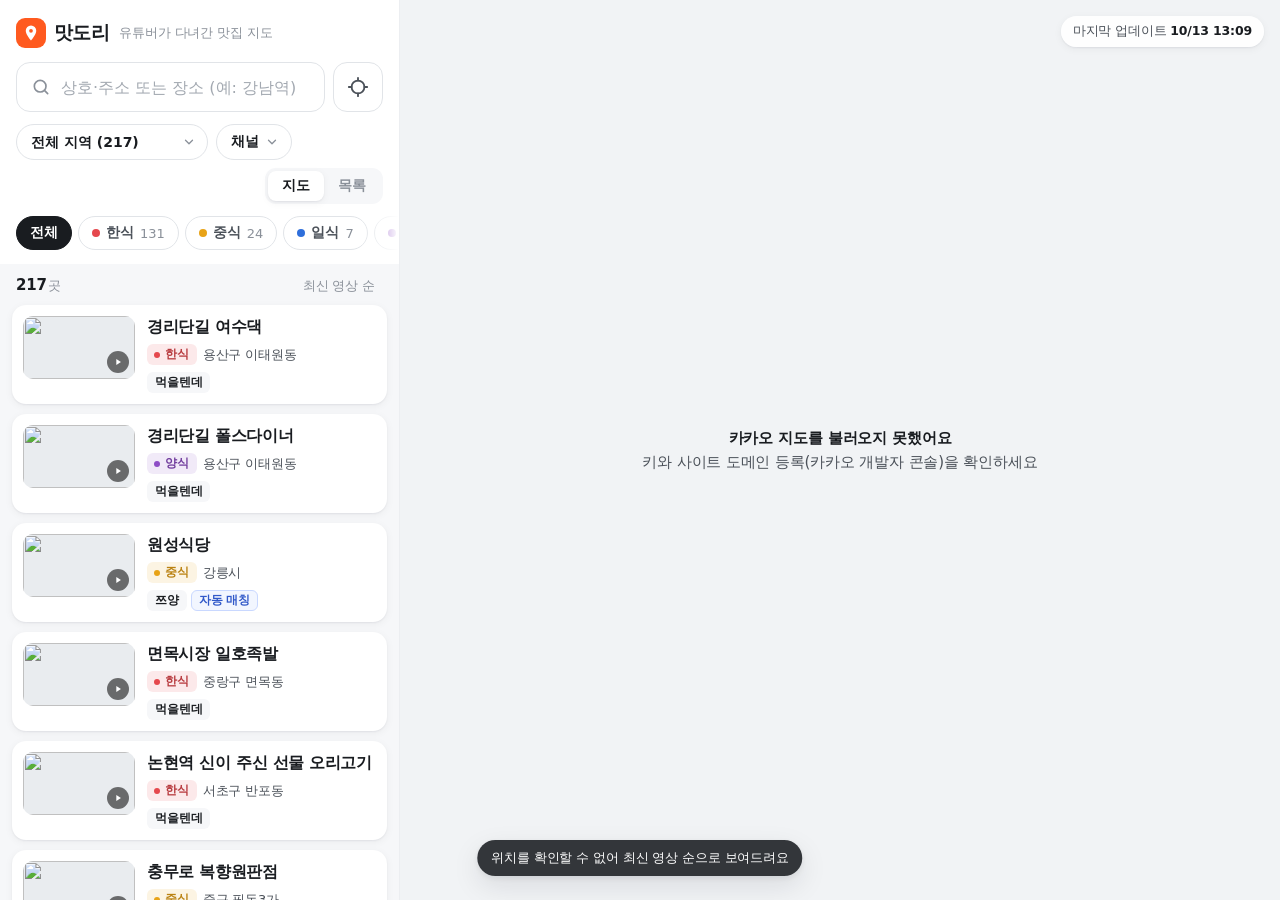
==== index.html @ 8a86c8fa "화면 업데이트 2026-10-13 14:19 (식당 217곳)" ====
<!doctype html>
<html lang="ko">
<head>
  <meta charset="utf-8">
  <meta name="viewport" content="width=device-width, initial-scale=1, viewport-fit=cover">
  <meta name="theme-color" content="#ffffff">
  <title>맛도리 - 유튜버가 다녀간 맛집 지도</title>
  <meta name="description" content="먹을텐데·정육왕·쯔양 등 유튜버가 다녀간 맛집을 지도에서 찾아보세요">
  <!-- 카카오톡·SNS 링크 미리보기 (이미지는 절대 주소여야 함) -->
  <meta property="og:type" content="website">
  <meta property="og:site_name" content="맛도리">
  <meta property="og:title" content="맛도리 - 유튜버가 다녀간 맛집 지도">
  <meta property="og:description" content="먹을텐데·정육왕·쯔양 등 유튜버가 다녀간 맛집을 지도에서 찾아보세요">
  <meta property="og:url" content="https://hoyong0729.github.io/matjip-map/">
  <meta property="og:image" content="https://hoyong0729.github.io/matjip-map/icons/icon-512.png">
  <meta property="og:image:width" content="512">
  <meta property="og:image:height" content="512">
  <!-- 홈 화면 앱 (PWA) -->
  <link rel="manifest" href="manifest.json">
  <meta name="mobile-web-app-capable" content="yes">
  <meta name="apple-mobile-web-app-capable" content="yes">
  <meta name="apple-mobile-web-app-title" content="맛도리">
  <!-- 상태바 위로 화면을 깐다 → 상단 검색창은 env(safe-area-inset-top) 만큼 내려서 가리지 않게 (style.css) -->
  <meta name="apple-mobile-web-app-status-bar-style" content="black-translucent">
  <link rel="apple-touch-icon" href="icons/apple-touch-icon.png">
  <link rel="preconnect" href="https://cdn.jsdelivr.net" crossorigin>
  <link rel="stylesheet" href="https://cdn.jsdelivr.net/gh/orioncactus/pretendard@v1.3.9/dist/web/variable/pretendardvariable-dynamic-subset.min.css">
  <link rel="stylesheet" href="css/style.css">
  <link rel="icon" href="icons/icon.svg" type="image/svg+xml">
  <!-- 방문자 수 (GoatCounter https://matdori.goatcounter.com). 쿠키 없음.
       보내는 것은 경로(/matjip-map/ — 주소 뒤 ?·# 는 빼고)·페이지 제목·이전 페이지·화면 크기뿐. 내 위치는 보내지 않는다.
       로컬(127.0.0.1·localhost·사설 IP·파일)에서 열면 스크립트를 아예 불러오지 않는다. 앱으로 연 경우(standalone)도 똑같이 집계 -->
  <script>
    (function () {
      var h = location.hostname;
      if (location.protocol === "file:" || /^(localhost|127\.|10\.|192\.168\.|172\.(1[6-9]|2\d|3[01])\.|0\.0\.0\.0$|\[::1\]$)/.test(h)) return;
      window.goatcounter = { no_events: true, path: function () { return location.pathname; } };
      var s = document.createElement("script");
      s.async = true;
      s.src = "https://gc.zgo.at/count.js";
      s.setAttribute("data-goatcounter", "https://matdori.goatcounter.com/count");
      document.head.appendChild(s);
    })();
  </script>
</head>
<body>
  <div class="app" id="app" data-view="map">

    <!-- 상단: 검색 · 필터 (PC: 왼쪽 패널 위, 모바일: 지도 위에 떠 있음) -->
    <header class="topbar" id="topbar">
      <div class="brand">
        <span class="brand-mark" aria-hidden="true">
          <svg viewBox="0 0 24 24" width="18" height="18"><path fill="currentColor" d="M12 2a7 7 0 0 0-7 7c0 5.2 7 13 7 13s7-7.8 7-13a7 7 0 0 0-7-7Zm0 9.5A2.5 2.5 0 1 1 12 6.5a2.5 2.5 0 0 1 0 5Z"/></svg>
        </span>
        <span class="brand-name">맛도리</span>
        <span class="brand-sub">유튜버가 다녀간 맛집 지도</span>
      </div>

      <div class="search-row">
      <form class="searchbar" id="searchForm" role="search" autocomplete="off">
        <!-- 휴대폰: 위 제목 줄이 없으니 검색창 안 왼쪽에 작은 이름 (돋보기 자리) -->
        <span class="search-brand" aria-hidden="true">맛도리</span>
        <svg class="search-icon" viewBox="0 0 24 24" width="20" height="20" aria-hidden="true"><path fill="none" stroke="currentColor" stroke-width="2" stroke-linecap="round" d="m20 20-4.2-4.2M11 18a7 7 0 1 1 0-14 7 7 0 0 1 0 14Z"/></svg>
        <input id="q" type="search" enterkeyhint="search" placeholder="상호·주소 또는 장소 (예: 강남역)" aria-label="상호, 주소 또는 장소 검색">
        <button type="button" class="icon-btn" id="qClear" aria-label="검색어 지우기" hidden>
          <svg viewBox="0 0 24 24" width="18" height="18"><path fill="none" stroke="currentColor" stroke-width="2" stroke-linecap="round" d="M6 6l12 12M18 6 6 18"/></svg>
        </button>
      </form>
      <button type="button" class="locate-btn" id="locateBtn" aria-label="내 위치로 이동" title="내 위치">
        <svg viewBox="0 0 24 24" width="22" height="22" aria-hidden="true"><g fill="none" stroke="currentColor" stroke-width="2" stroke-linecap="round"><circle cx="12" cy="12" r="7"/><path d="M12 2v3M12 19v3M2 12h3M19 12h3"/></g><circle class="locate-core" cx="12" cy="12" r="2.6" fill="currentColor"/></svg>
      </button>
      </div>

      <button type="button" class="near-suggest" id="nearSuggest" hidden></button>

      <div class="near-bar" id="nearBar" hidden>
        <div class="near-label"><span class="near-dot"></span><span id="nearLabel"></span></div>
        <div class="radius" id="radius" role="radiogroup" aria-label="반경">
          <button type="button" data-km="0.5">500m</button>
          <button type="button" data-km="1">1km</button>
          <button type="button" data-km="3">3km</button>
          <button type="button" data-km="5">5km</button>
        </div>
        <button type="button" class="icon-btn" id="nearClear" aria-label="주변 찾기 끄기">
          <svg viewBox="0 0 24 24" width="16" height="16"><path fill="none" stroke="currentColor" stroke-width="2" stroke-linecap="round" d="M6 6l12 12M18 6 6 18"/></svg>
        </button>
      </div>

      <div class="filter-row">
        <label class="select-pill">
          <span class="sr-only">지역</span>
          <select id="region"></select>
          <svg viewBox="0 0 24 24" width="14" height="14" aria-hidden="true"><path fill="none" stroke="currentColor" stroke-width="2.2" stroke-linecap="round" stroke-linejoin="round" d="m6 9 6 6 6-6"/></svg>
        </label>
        <!-- 채널(유튜버) 여러 개 선택: 데이터에 있는 프로그램으로 자동 목록화 -->
        <div class="channel-pick" id="channelPick">
          <button type="button" class="pill-btn" id="channelBtn" aria-haspopup="true" aria-expanded="false">
            <span id="channelLabel">채널</span>
            <svg viewBox="0 0 24 24" width="14" height="14" aria-hidden="true"><path fill="none" stroke="currentColor" stroke-width="2.2" stroke-linecap="round" stroke-linejoin="round" d="m6 9 6 6 6-6"/></svg>
          </button>
          <div class="channel-pop" id="channelPop" role="group" aria-label="채널" hidden></div>
        </div>
        <div class="chips" id="chips" role="group" aria-label="음식 종류"></div>
        <div class="seg" id="viewSeg" role="tablist" aria-label="보기">
          <button type="button" data-view="map" role="tab">지도</button>
          <button type="button" data-view="list" role="tab">목록</button>
        </div>
      </div>
    </header>

    <!-- 목록 패널 (PC: 왼쪽 400px, 모바일: 아래에서 끌어올리는 시트) -->
    <aside class="panel" id="panel" aria-label="식당 목록">
      <div class="sheet-grip" id="sheetGrip" aria-hidden="true"><span></span></div>
      <div class="list-meta" id="listMeta">
        <span><b id="count">0</b>곳</span>
        <span class="sort" id="sortLabel">최신 영상 순</span>
        <button type="button" class="subset-clear" id="subsetClear" hidden>전체 보기</button>
        <div class="me-radius" id="meRadius" role="radiogroup" aria-label="내 위치 주변 반경" hidden>
          <button type="button" data-km="1">1km</button>
          <button type="button" data-km="3">3km</button>
          <button type="button" data-km="5">5km</button>
          <button type="button" data-km="10">10km</button>
          <button type="button" data-km="0">전체</button>
        </div>
      </div>
      <div class="scroll" id="scroll">
        <ul class="list" id="list"></ul>
        <div class="empty" id="empty" hidden>
          <p class="empty-title">조건에 맞는 식당이 없어요</p>
          <p class="empty-sub">필터를 줄이거나 반경을 넓혀 보세요</p>
        </div>
      </div>
      <section class="detail" id="detail" hidden aria-live="polite"></section>
    </aside>

    <main class="map-wrap" id="mapWrap">
      <div id="map" aria-label="지도"></div>
      <div class="updated" id="updated"></div>
      <div class="zoom" id="zoom" hidden>
        <button type="button" data-zoom="-1" aria-label="확대">
          <svg viewBox="0 0 24 24" width="18" height="18"><path fill="none" stroke="currentColor" stroke-width="2" stroke-linecap="round" d="M12 5v14M5 12h14"/></svg></button>
        <button type="button" data-zoom="1" aria-label="축소">
          <svg viewBox="0 0 24 24" width="18" height="18"><path fill="none" stroke="currentColor" stroke-width="2" stroke-linecap="round" d="M5 12h14"/></svg></button>
      </div>
      <div class="map-message" id="mapMessage" hidden></div>
    </main>

    <div class="toast" id="toast" role="status" aria-live="polite" hidden></div>

    <!-- 앱 설치 안내 (휴대폰, 시트가 접혀 있을 때만 그 바로 위). 안드로이드: [설치] → 설치 창 / 아이폰: 공유 → 홈 화면에 추가 -->
    <div class="install-bar" id="installBar" role="region" aria-label="앱 설치 안내" hidden>
      <img class="install-icon" src="icons/icon-192.png" alt="" width="36" height="36">
      <div class="install-text" id="installText"></div>
      <button type="button" class="install-go" id="installGo" hidden>설치</button>
      <button type="button" class="install-close" id="installClose">닫기</button>
    </div>
  </div>

  <script src="config.js" onerror="window.MATJIP_CONFIG = window.MATJIP_CONFIG || {}"></script>
  <script src="js/app.js"></script>
</body>
</html>
---- css/style.css ----
/* 맛도리 (유튜버가 다녀간 맛집 지도) — 흰 배경 + 강조색 하나, 둥근 카드와 은은한 그림자 */
:root {
  --accent: #ff5a1f;
  --accent-ink: #e0480f;
  --accent-soft: #fff1ea;
  --ink: #191c20;
  --ink-2: #4b5159;
  --ink-3: #8a9099;
  --line: #eceef1;
  --line-2: #e1e4e8;
  --bg: #ffffff;
  --bg-2: #f6f7f9;
  --radius: 14px;
  --shadow-1: 0 1px 2px rgba(17, 24, 39, .06), 0 2px 8px rgba(17, 24, 39, .05);
  --shadow-2: 0 2px 6px rgba(17, 24, 39, .08), 0 10px 28px rgba(17, 24, 39, .10);
  --panel-w: 400px;
  --me: #1a73e8;                 /* 내 위치 (파란 점) */
  --near: #1f2a44;               /* 검색한 장소 중심 */
  --font: "Pretendard Variable", Pretendard, -apple-system, BlinkMacSystemFont, "Apple SD Gothic Neo",
          "Malgun Gothic", system-ui, sans-serif;
}

* { box-sizing: border-box; }
html, body { margin: 0; height: 100%; }
body {
  font-family: var(--font);
  color: var(--ink);
  background: var(--bg);
  -webkit-font-smoothing: antialiased;
  letter-spacing: -0.01em;
}
button, input, select { font: inherit; color: inherit; }
button { cursor: pointer; }
a { color: inherit; text-decoration: none; }
[hidden] { display: none !important; }
.sr-only { position: absolute; width: 1px; height: 1px; overflow: hidden; clip: rect(0 0 0 0); white-space: nowrap; }
:focus-visible { outline: 2px solid var(--accent); outline-offset: 2px; }

/* ------------------------------------------------------------ 레이아웃 (PC) */
.app {
  height: 100dvh;
  display: grid;
  grid-template-columns: var(--panel-w) 1fr;
  grid-template-rows: auto 1fr;
  grid-template-areas: "top map" "panel map";
}
.topbar {
  grid-area: top;
  padding: 18px 16px 12px;
  background: var(--bg);
  border-right: 1px solid var(--line);
  position: relative;
  z-index: 3;
}
.panel {
  grid-area: panel;
  min-height: 0;
  display: flex;
  flex-direction: column;
  background: var(--bg-2);
  border-right: 1px solid var(--line);
  position: relative;
  z-index: 2;
}
.map-wrap { grid-area: map; position: relative; min-width: 0; }
#map { position: absolute; inset: 0; background: #eef0f3; }

/* ------------------------------------------------------------ 상단 */
.brand { display: flex; align-items: center; gap: 8px; margin-bottom: 14px; }
.brand-mark {
  width: 30px; height: 30px; border-radius: 9px;
  display: grid; place-items: center;
  background: var(--accent); color: #fff;
}
.brand-name { font-size: 19px; font-weight: 800; letter-spacing: -0.03em; }
.brand-sub { font-size: 13px; color: var(--ink-3); margin-left: 2px; }

.search-row { display: flex; gap: 8px; }
.search-row .searchbar { flex: 1; min-width: 0; }
.locate-btn {
  flex: none; width: 50px; height: 50px; display: grid; place-items: center;
  border: 1.5px solid var(--line-2); border-radius: 14px; background: var(--bg); color: var(--ink-2);
  transition: color .15s, border-color .15s, background .15s;
}
.locate-btn:hover { color: var(--ink); border-color: #cfd4da; }
.locate-btn .locate-core { opacity: 0; transition: opacity .15s; }
.locate-btn.is-on { color: var(--me); }
.locate-btn.is-on .locate-core { opacity: 1; }
.locate-btn[aria-busy="true"] svg { animation: spin 1s linear infinite; }
@keyframes spin { to { transform: rotate(360deg); } }

.searchbar {
  display: flex; align-items: center; gap: 8px;
  height: 50px; padding: 0 8px 0 14px;
  border: 1.5px solid var(--line-2);
  border-radius: 14px;
  background: var(--bg);
  transition: border-color .15s, box-shadow .15s;
}
.searchbar:focus-within { border-color: var(--accent); box-shadow: 0 0 0 4px var(--accent-soft); }
.search-icon { color: var(--ink-3); flex: none; }
.search-brand { display: none; }                 /* 휴대폰에서만 (아래 미디어 쿼리) */
.searchbar input {
  flex: 1; min-width: 0; height: 100%;
  border: 0; outline: 0; background: transparent;
  font-size: 16px; font-weight: 500;
}
.searchbar input::placeholder { color: #a3a9b1; font-weight: 400; }
.searchbar input::-webkit-search-cancel-button { display: none; }
.icon-btn {
  width: 32px; height: 32px; flex: none;
  display: grid; place-items: center;
  border: 0; border-radius: 10px; background: transparent; color: var(--ink-3);
}
.icon-btn:hover { background: var(--bg-2); color: var(--ink); }

.near-suggest {
  display: flex; align-items: center; gap: 8px; width: 100%;
  margin-top: 8px; padding: 10px 14px;
  border: 0; border-radius: 12px;
  background: var(--accent-soft); color: var(--accent-ink);
  font-size: 14px; font-weight: 600; text-align: left;
}
.near-suggest:hover { background: #ffe5d9; }

.near-bar {
  display: flex; align-items: center; gap: 8px; flex-wrap: wrap;
  margin-top: 8px; padding: 8px 8px 8px 12px;
  border-radius: 12px; background: var(--accent-soft);
}
.near-label { display: flex; align-items: center; gap: 8px; flex: 1 1 140px; min-width: 0;
  font-size: 14px; font-weight: 600; color: var(--accent-ink); }
.near-label span:last-child { overflow: hidden; text-overflow: ellipsis; white-space: nowrap; }
.near-dot { width: 10px; height: 10px; border-radius: 50%; flex: none;
  background: var(--near); box-shadow: 0 0 0 3px rgba(31, 42, 68, .18); }
.radius { display: flex; gap: 4px; background: #fff; padding: 3px; border-radius: 10px; }
.radius button {
  border: 0; background: transparent; padding: 5px 9px; border-radius: 8px;
  font-size: 13px; font-weight: 600; color: var(--ink-2);
}
.radius button[aria-checked="true"] { background: var(--accent); color: #fff; }

.filter-row { display: flex; align-items: center; gap: 8px; flex-wrap: wrap; margin-top: 12px; }
.select-pill {
  position: relative; display: inline-flex; align-items: center;
  height: 36px; border: 1px solid var(--line-2); border-radius: 18px; background: var(--bg);
}
.select-pill select {
  appearance: none; border: 0; background: transparent; outline: 0;
  height: 100%; padding: 0 30px 0 14px; font-size: 14px; font-weight: 600; max-width: 190px;
  text-overflow: ellipsis;
}
.select-pill svg { position: absolute; right: 11px; pointer-events: none; color: var(--ink-3); }
.select-pill:focus-within { border-color: var(--accent); }

/* 채널(유튜버) 여러 개 선택 */
.channel-pick { position: relative; }
.pill-btn {
  display: inline-flex; align-items: center; gap: 6px; height: 36px; padding: 0 12px 0 14px;
  border: 1px solid var(--line-2); border-radius: 18px; background: var(--bg);
  font-size: 14px; font-weight: 600; color: var(--ink); white-space: nowrap; max-width: 130px;
}
.pill-btn span { overflow: hidden; text-overflow: ellipsis; }
.pill-btn svg { flex: none; color: var(--ink-3); }
.pill-btn.is-on { border-color: var(--ink); background: var(--ink); color: #fff; }
.pill-btn.is-on svg { color: rgba(255, 255, 255, .7); }
.channel-pop {
  position: absolute; top: calc(100% + 6px); left: 0; z-index: 10; min-width: 200px;
  padding: 6px; border-radius: 14px; background: #fff; box-shadow: var(--shadow-2);
  display: grid; gap: 2px;
}
.ch-item {
  display: flex; align-items: center; gap: 10px; width: 100%; padding: 10px 12px;
  border: 0; border-radius: 10px; background: transparent; text-align: left;
  font-size: 15px; font-weight: 600; color: var(--ink);
}
.ch-item:hover { background: var(--bg-2); }
.ch-item .n { margin-left: auto; font-weight: 500; font-size: 13px; color: var(--ink-3); }
.ch-check {
  width: 18px; height: 18px; flex: none; border-radius: 5px; border: 2px solid #c6ccd3; position: relative;
}
.ch-item[aria-pressed="true"] .ch-check { background: var(--accent); border-color: var(--accent); }
.ch-item[aria-pressed="true"] .ch-check::after {
  content: ""; position: absolute; left: 4px; top: 0; width: 5px; height: 10px;
  border: solid #fff; border-width: 0 2px 2px 0; transform: rotate(45deg);
}
.ch-item[data-ch=""][aria-pressed="true"] { color: var(--accent-ink); }
.ch-item[data-ch=""] { border-bottom: 1px solid var(--line); border-radius: 10px 10px 4px 4px; }

.seg { margin-left: auto; display: flex; padding: 3px; border-radius: 11px; background: var(--bg-2); }
.seg button {
  border: 0; background: transparent; height: 30px; padding: 0 14px; border-radius: 8px;
  font-size: 14px; font-weight: 600; color: var(--ink-3);
}
.seg button[aria-selected="true"] { background: #fff; color: var(--ink); box-shadow: var(--shadow-1); }

.chips {
  order: 3; flex: 1 0 100%;
  display: flex; gap: 6px; overflow-x: auto; scrollbar-width: none;
  margin: 2px -16px 0; padding: 2px 16px;
}
.chips::-webkit-scrollbar { display: none; }
.chip {
  flex: none; display: inline-flex; align-items: center; gap: 6px;
  height: 34px; padding: 0 13px;
  border: 1px solid var(--line-2); border-radius: 17px; background: var(--bg);
  font-size: 14px; font-weight: 600; color: var(--ink-2); white-space: nowrap;
  transition: background .12s, border-color .12s, color .12s;
}
.chip:hover { border-color: #cfd4da; }
.chip .dot { width: 8px; height: 8px; border-radius: 50%; background: var(--c, var(--ink-3)); }
.chip .n { font-weight: 500; color: var(--ink-3); font-size: 13px; }
.chip[aria-pressed="true"] { background: var(--ink); border-color: var(--ink); color: #fff; }
.chip[aria-pressed="true"] .n { color: rgba(255, 255, 255, .7); }

/* ------------------------------------------------------------ 목록 */
.list-meta {
  display: flex; align-items: center; justify-content: space-between;
  padding: 12px 16px 6px; font-size: 13px; color: var(--ink-3);
}
.list-meta b { color: var(--ink); font-size: 15px; margin-right: 1px; }
.list-meta .sort { margin-left: auto; margin-right: 8px; }
.subset-clear {
  border: 0; background: var(--accent-soft); color: var(--accent-ink); border-radius: 8px;
  padding: 4px 10px; font-size: 12.5px; font-weight: 700;
}
.me-radius { display: flex; gap: 2px; padding: 2px; border-radius: 9px; background: #e9ecf0; }
.me-radius button {
  border: 0; background: transparent; padding: 3px 8px; border-radius: 7px;
  font-size: 12.5px; font-weight: 600; color: var(--ink-2);
}
.me-radius button[aria-checked="true"] { background: #fff; color: var(--me); box-shadow: var(--shadow-1); }
.scroll { flex: 1; min-height: 0; overflow-y: auto; overscroll-behavior: contain; padding: 4px 12px 16px; }
.list { list-style: none; margin: 0; padding: 0; display: grid; gap: 10px; }

.card {
  display: grid; grid-template-columns: 112px 1fr; gap: 12px; align-items: start;
  padding: 10px; border-radius: var(--radius); background: var(--bg);
  box-shadow: var(--shadow-1); cursor: pointer;
  border: 1.5px solid transparent;
  transition: box-shadow .15s, transform .15s, border-color .15s;
}
.card:hover { box-shadow: var(--shadow-2); }
.card.is-active { border-color: var(--accent); }
.thumb {
  position: relative; aspect-ratio: 16 / 9; border-radius: 10px; overflow: hidden; background: #e9ecef;
}
.thumb img { width: 100%; height: 100%; object-fit: cover; display: block; }
.thumb .play {
  position: absolute; right: 6px; bottom: 6px; width: 22px; height: 22px; border-radius: 50%;
  display: grid; place-items: center; background: rgba(0, 0, 0, .55); color: #fff;
}
.info { min-width: 0; padding-top: 1px; }
.info h3 {
  margin: 0 0 6px; font-size: 16px; font-weight: 700; letter-spacing: -0.02em;
  overflow: hidden; text-overflow: ellipsis; white-space: nowrap;
}
.meta { display: flex; align-items: center; gap: 6px; flex-wrap: wrap; font-size: 13px; color: var(--ink-2); }
.meta .sep { width: 2px; height: 2px; border-radius: 50%; background: var(--ink-3); }
.cat {
  display: inline-flex; align-items: center; gap: 5px;
  padding: 2px 8px 2px 7px; border-radius: 6px;
  background: color-mix(in srgb, var(--c) 12%, white); color: color-mix(in srgb, var(--c) 80%, black);
  font-size: 12px; font-weight: 700;
}
.cat::before { content: ""; width: 6px; height: 6px; border-radius: 50%; background: var(--c); }
.dist { font-weight: 700; color: var(--accent-ink); }
.badges { display: flex; gap: 4px; margin-top: 7px; flex-wrap: wrap; }
.badge {
  padding: 2px 7px; border-radius: 6px; border: 1px solid var(--line-2);
  font-size: 11.5px; font-weight: 600; color: var(--ink-2); background: #fff;
}

.badge-auto { border-color: #c9d8ff; background: #f2f6ff; color: #3159c9; }
.badge-region { border-color: #c8ead9; background: #effaf4; color: #1d7a4f; }
/* 카드 배지 순서: [프로그램] [자동 매칭] 영상 N개 — 프로그램은 진하게, 자동 매칭은 파랑, 영상 수는 글자만 */
.badges { align-items: center; }
.badge-prog { border-color: transparent; background: var(--bg-2); color: var(--ink); }
.badge-count { font-size: 11.5px; font-weight: 600; color: var(--ink-3); margin-left: 2px; }
.empty { text-align: center; padding: 48px 16px; }
.empty-title { margin: 0 0 4px; font-weight: 700; }
.empty-sub { margin: 0; color: var(--ink-3); font-size: 14px; }

/* ------------------------------------------------------------ 상세 */
.detail { flex: 1; min-height: 0; overflow-y: auto; background: var(--bg); padding: 12px 16px 24px; }
.back {
  display: inline-flex; align-items: center; gap: 4px; margin: 0 0 12px -6px;
  border: 0; background: transparent; padding: 6px; border-radius: 8px;
  font-size: 14px; font-weight: 600; color: var(--ink-2);
}
.back:hover { background: var(--bg-2); }
.hero { aspect-ratio: 16 / 9; border-radius: var(--radius); overflow: hidden; background: #e9ecef; box-shadow: var(--shadow-1); }
.hero img { width: 100%; height: 100%; object-fit: cover; display: block; }
.detail h2 { margin: 16px 0 8px; font-size: 22px; font-weight: 800; letter-spacing: -0.03em; }
.addr { display: flex; align-items: flex-start; gap: 8px; margin: 12px 0 0; font-size: 14px; color: var(--ink-2); line-height: 1.5; }
.addr svg { flex: none; margin-top: 2px; color: var(--ink-3); }
.copy {
  flex: none; margin-left: auto; border: 1px solid var(--line-2); background: #fff; border-radius: 8px;
  padding: 2px 8px; font-size: 12px; font-weight: 600; color: var(--ink-2);
}
.actions { display: grid; grid-template-columns: 1fr 1fr; gap: 8px; margin: 10px 0 22px; }
.actions .btn { border: 0; cursor: pointer; }
.route-mode { display: flex; gap: 4px; margin-top: 16px; padding: 3px; border-radius: 11px; background: var(--bg-2); }
.route-mode button {
  flex: 1; border: 0; background: transparent; height: 32px; border-radius: 8px;
  font-size: 13.5px; font-weight: 600; color: var(--ink-3);
}
.route-mode button[aria-checked="true"] { background: #fff; color: var(--ink); box-shadow: var(--shadow-1); }
.btn {
  display: inline-flex; align-items: center; justify-content: center; gap: 6px;
  height: 46px; border-radius: 12px; font-size: 15px; font-weight: 700;
  transition: filter .12s;
}
.btn:hover { filter: brightness(.96); }
.btn-kakao { background: #fee500; color: #191919; }
.btn-naver { background: #03c75a; color: #fff; }
.section-title { margin: 0 0 10px; font-size: 15px; font-weight: 700; }
.videos { list-style: none; margin: 0; padding: 0; display: grid; gap: 10px; }
.video {
  display: grid; grid-template-columns: 128px 1fr; gap: 12px; align-items: center;
  padding: 8px; border-radius: 12px; border: 1px solid var(--line);
  transition: background .12s;
}
.video:hover { background: var(--bg-2); }
.video .thumb { border-radius: 8px; }
.video b { display: -webkit-box; -webkit-line-clamp: 2; -webkit-box-orient: vertical; overflow: hidden;
  font-size: 14px; font-weight: 600; line-height: 1.4; }
.video span { display: block; margin-top: 4px; font-size: 12.5px; color: var(--ink-3); }
.yt { color: #ff0033; font-weight: 700; }

/* ------------------------------------------------------------ 지도 위 요소 */
.updated {
  position: absolute; top: 16px; right: 16px; z-index: 2;
  padding: 7px 12px; border-radius: 999px; background: rgba(255, 255, 255, .95);
  box-shadow: var(--shadow-1); font-size: 12.5px; color: var(--ink-2); font-weight: 500;
}
.updated b { color: var(--ink); font-weight: 700; }
.zoom {
  position: absolute; right: 16px; bottom: 28px; z-index: 2;
  display: flex; flex-direction: column; border-radius: 12px; overflow: hidden;
  background: #fff; box-shadow: var(--shadow-2);
}
.zoom button {
  width: 40px; height: 40px; display: grid; place-items: center;
  border: 0; background: #fff; color: var(--ink-2);
}
.zoom button + button { border-top: 1px solid var(--line); }
.zoom button:hover { background: var(--bg-2); color: var(--ink); }
.map-message {
  position: absolute; inset: 0; z-index: 1; display: grid; place-items: center; padding: 24px;
  background: #f1f3f5; color: var(--ink-2); text-align: center; font-size: 15px; line-height: 1.6;
}
.map-message b { color: var(--ink); }

/* 마커 (CustomOverlay) */
.pin {
  position: relative; width: 30px; height: 30px; padding: 0; border: 0; background: transparent;
  transform-origin: 50% 100%; transition: transform .15s;
}
.pin::before {
  content: ""; position: absolute; inset: 0;
  background: var(--c); border: 2.5px solid #fff;
  border-radius: 50% 50% 50% 0; transform: rotate(-45deg);
  box-shadow: 0 2px 6px rgba(0, 0, 0, .3);
}
.pin::after {
  content: ""; position: absolute; left: 50%; top: 50%; width: 9px; height: 9px; margin: -6px 0 0 -4.5px;
  border-radius: 50%; background: #fff;
}
.pin:hover { transform: scale(1.12); z-index: 3; }
.pin.is-active { transform: scale(1.3); z-index: 5; }
.pin-label {
  margin-bottom: 46px;            /* 핀(30px, 선택 시 1.3배) 머리 위 */
  padding: 5px 10px; border-radius: 8px; background: var(--ink); color: #fff;
  font-size: 13px; font-weight: 700; white-space: nowrap; box-shadow: var(--shadow-2); pointer-events: none;
}
/* 검색한 장소 중심 */
.here {
  width: 16px; height: 16px; border-radius: 50%; background: var(--near); border: 3px solid #fff;
  box-shadow: 0 1px 4px rgba(0, 0, 0, .35);
}
/* 내 위치: 파란 점 + 은은한 파동 */
.me-dot { position: relative; width: 18px; height: 18px; }
.me-dot::before {
  content: ""; position: absolute; inset: -9px; border-radius: 50%; background: rgba(26, 115, 232, .22);
  animation: pulse 2.2s ease-out infinite;
}
.me-dot::after {
  content: ""; position: absolute; inset: 0; border-radius: 50%; background: var(--me);
  border: 3px solid #fff; box-shadow: 0 1px 4px rgba(0, 0, 0, .35);
}
@keyframes pulse { 0% { transform: scale(.6); opacity: 1; } 100% { transform: scale(1.6); opacity: 0; } }
@media (prefers-reduced-motion: reduce) { .me-dot::before, .locate-btn[aria-busy="true"] svg { animation: none; } }

/* 작은 안내 (위치를 못 잡았을 때 등) */
.toast {
  position: fixed; left: 50%; bottom: 24px; z-index: 20; transform: translateX(-50%);
  max-width: calc(100vw - 32px); padding: 9px 14px; border-radius: 999px;
  background: rgba(25, 28, 32, .88); color: #fff; font-size: 13px; font-weight: 500;
  box-shadow: var(--shadow-2); white-space: nowrap; overflow: hidden; text-overflow: ellipsis;
}

/* 앱 설치 안내 띠 (휴대폰만): 접힌 시트 바로 위, 시트를 열거나 끄는 중엔 숨김 */
.install-bar {
  position: fixed; left: 12px; right: 12px; bottom: calc(var(--sheet-visible, 64px) + 10px); z-index: 6;
  display: flex; align-items: center; gap: 10px; padding: 8px 8px 8px 10px;
  border-radius: 14px; background: #fff; box-shadow: var(--shadow-2);
  animation: install-in .25s ease-out;
}
.app:not([data-sheet="closed"]) .install-bar, .app.sheet-dragging .install-bar { display: none; }
.install-icon { flex: none; width: 36px; height: 36px; border-radius: 9px; }
.install-text { flex: 1 1 0; min-width: 0; line-height: 1.35; font-size: 12.5px; color: var(--ink-2); }
.install-text b { display: block; font-size: 13.5px; font-weight: 700; color: var(--ink); }
.install-text .ios-ic { display: inline-block; vertical-align: -3px; color: #0a84ff; }
.install-go {
  flex: none; height: 34px; padding: 0 14px; border: 0; border-radius: 999px;
  background: var(--accent); color: #fff; font-size: 13px; font-weight: 700;
}
.install-close {
  flex: none; height: 34px; padding: 0 8px; border: 0; border-radius: 8px;
  background: transparent; color: var(--ink-3); font-size: 13px; font-weight: 600;
}
@keyframes install-in { from { opacity: 0; transform: translateY(8px); } }
@media (prefers-reduced-motion: reduce) { .install-bar { animation: none; } }
@media (min-width: 769px) { .install-bar { display: none !important; } }

/* ------------------------------------------------------------ 목록 보기 (PC) */
@media (min-width: 769px) {
  .app[data-view="list"] { grid-template-columns: 1fr; grid-template-areas: "top" "panel"; }
  .app[data-view="list"] .map-wrap { display: none; }
  .app[data-view="list"] .topbar,
  .app[data-view="list"] .panel { border-right: 0; }
  .app[data-view="list"] .topbar > *,
  .app[data-view="list"] .list-meta,
  .app[data-view="list"] .scroll > * { max-width: 1120px; margin-left: auto; margin-right: auto; }
  .app[data-view="list"] .list-meta { width: 100%; padding-left: 24px; padding-right: 24px; max-width: 1168px; }
  /* 왼쪽 패널의 칩 줄: 오른쪽 끝을 흐리게 해서 옆으로 더 있다는 걸 보여준다 */
  .app[data-view="map"] .chips { mask-image: linear-gradient(90deg, #000 calc(100% - 40px), transparent); }
  .app[data-view="list"] .chips { margin: 2px auto 0; padding: 2px 0; }
  .app[data-view="list"] .list { grid-template-columns: repeat(auto-fill, minmax(250px, 1fr)); gap: 16px; }
  .app[data-view="list"] .card { grid-template-columns: 1fr; padding: 0 0 14px; overflow: hidden; }
  .app[data-view="list"] .card .thumb { border-radius: 0; }
  .app[data-view="list"] .card .info { padding: 4px 14px 0; }
  .app[data-view="list"] .scroll { padding: 8px 24px 32px; }
}

/* ------------------------------------------------------------ 모바일: 전체 지도 + 아래 시트 */
.sheet-grip { display: none; }

@media (max-width: 768px) {
  .app { display: block; }
  .map-wrap { position: fixed; inset: 0; }
  .topbar {
    position: fixed; top: 0; left: 0; right: 0;
    padding: calc(10px + env(safe-area-inset-top)) 12px 6px;
    background: linear-gradient(#fff 72%, rgba(255, 255, 255, 0));
    border: 0;
  }
  .brand { display: none; }
  .searchbar { height: 48px; border-color: transparent; box-shadow: var(--shadow-2); }
  /* 위 제목 줄 대신 검색창 왼쪽에 작은 이름 (돋보기 자리라 공간을 더 쓰지 않음) */
  .search-brand {
    display: block; flex: none; padding-right: 9px; border-right: 1.5px solid var(--line-2);
    font-size: 14.5px; font-weight: 800; letter-spacing: -0.04em; color: var(--accent); line-height: 18px;
  }
  .searchbar .search-icon { display: none; }
  .locate-btn { width: 48px; height: 48px; border-color: transparent; box-shadow: var(--shadow-2); }
  .toast { top: calc(var(--sheet-top, 160px) + 18px); bottom: auto; white-space: normal; text-align: center; border-radius: 14px; }
  .filter-row { margin-top: 10px; gap: 6px; }
  .select-pill { box-shadow: var(--shadow-1); border-color: transparent; }
  .select-pill select { max-width: 132px; padding-right: 28px; }
  .pill-btn { box-shadow: var(--shadow-1); border-color: transparent; max-width: 96px; padding: 0 10px 0 12px; }
  .pill-btn.is-on { border-color: var(--ink); }
  /* 홈 화면 앱(상태바·홈 표시줄 아래로 깔림): 시트 아래쪽 내용이 홈 표시줄에 가리지 않게 */
  .scroll, .detail { padding-bottom: calc(16px + env(safe-area-inset-bottom)); }
  .seg { background: #fff; box-shadow: var(--shadow-1); }
  .chips { margin: 0 -12px; padding: 2px 12px 6px; }
  .chip { border-color: transparent; box-shadow: var(--shadow-1); }
  .updated { top: auto; right: 12px; bottom: calc(var(--sheet-visible, 40vh) + 12px); font-size: 12px; transition: bottom .25s; }
  .app.has-install[data-sheet="closed"] .updated { bottom: calc(var(--sheet-visible, 40vh) + var(--install-h, 0px) + 20px); }
  .zoom { display: none; }
  .app[data-view="list"] .topbar { background: #fff; }

  /* 주변 찾기 줄: 한 줄로 */
  .near-bar { flex-wrap: nowrap; gap: 6px; padding: 6px 4px 6px 10px; }
  .near-label { flex: 1 1 0; font-size: 13px; gap: 6px; }
  .radius { padding: 2px; gap: 2px; flex: none; }
  .radius button { padding: 5px 7px; font-size: 12.5px; }
  .near-bar .icon-btn { width: 28px; height: 28px; }

  .panel {
    position: fixed; left: 0; right: 0; top: var(--sheet-top, 160px); bottom: 0; z-index: 4;
    border: 0; border-radius: 20px 20px 0 0; background: var(--bg-2);
    box-shadow: 0 -4px 24px rgba(17, 24, 39, .14);
    transform: translateY(var(--sheet-y, 50vh));
    transition: transform .28s cubic-bezier(.2, .8, .2, 1);
    will-change: transform;
  }
  .panel.dragging { transition: none; }
  /* 접힌 바: 손잡이와 'N곳' 한 줄만 (반경 버튼·정렬 문구는 숨김) */
  .panel.is-closed .me-radius, .panel.is-closed .sort { display: none !important; }
  .panel.is-closed .list-meta { cursor: pointer; }
  .panel.is-closed:not(.dragging) .scroll { visibility: hidden; }   /* 접힌 바 아래로 첫 카드가 비치지 않게 */
  .sheet-grip { display: grid; place-items: center; height: 22px; flex: none; cursor: grab; touch-action: none; }
  .sheet-grip span { width: 40px; height: 5px; border-radius: 3px; background: #d4d8dd; }
  .list-meta { padding: 0 16px 8px; touch-action: none; }
  .detail { border-radius: 20px 20px 0 0; padding-top: 4px; }
  .card { grid-template-columns: 104px 1fr; }
  .actions { margin-bottom: 18px; }
}
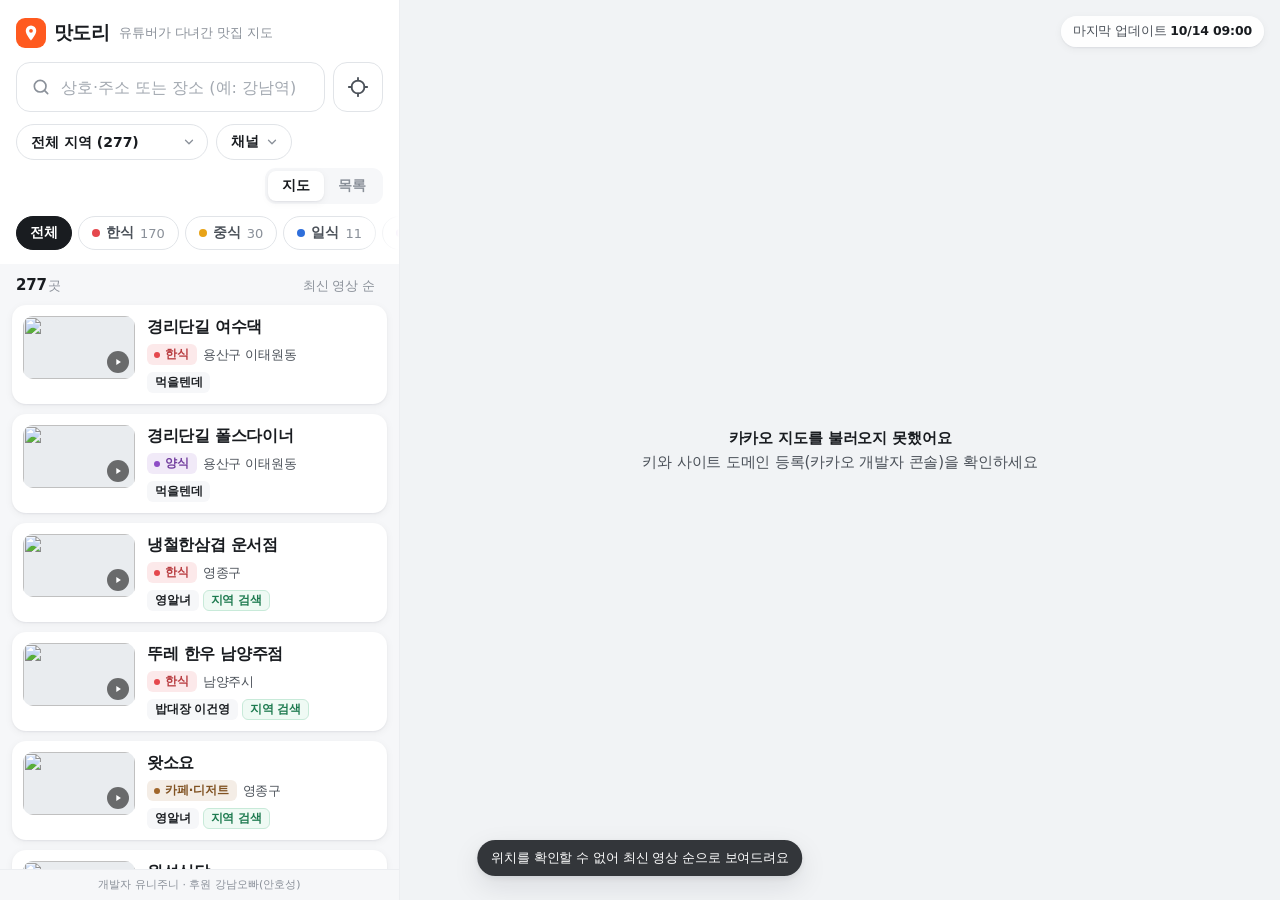
==== commit ed70a42d: "화면 업데이트 2026-10-14 14:40 (식당 277곳)" ====
--- a/index.html
+++ b/index.html
@@ -131,6 +131,8 @@
         </div>
       </div>
       <section class="detail" id="detail" hidden aria-live="polite"></section>
+      <!-- 제작자 표시 (PC: 목록 패널 맨 아래. 휴대폰은 '마지막 업데이트' 칸 둘째 줄 — app.js) -->
+      <p class="credit credit-panel">개발자 유니주니 · 후원 강남오빠(안호성)</p>
     </aside>
 
     <main class="map-wrap" id="mapWrap">
--- a/css/style.css
+++ b/css/style.css
@@ -273,6 +273,9 @@
 
 .badge-auto { border-color: #c9d8ff; background: #f2f6ff; color: #3159c9; }
 .badge-region { border-color: #c8ead9; background: #effaf4; color: #1d7a4f; }
+/* 지원 영상·광고 영상: 회색 계열로 작게 (식당 정보보다 눈에 덜 띄게) */
+.badge-ad { border-color: #e3e5e8; background: #f4f5f7; color: #6b7280; font-size: 11px; font-weight: 500; padding: 1px 6px; }
+.video span .badge-ad { display: inline-block; margin: 0 0 0 4px; vertical-align: 1px; }
 /* 카드 배지 순서: [프로그램] [자동 매칭] 영상 N개 — 프로그램은 진하게, 자동 매칭은 파랑, 영상 수는 글자만 */
 .badges { align-items: center; }
 .badge-prog { border-color: transparent; background: var(--bg-2); color: var(--ink); }
@@ -282,7 +285,7 @@
 .empty-sub { margin: 0; color: var(--ink-3); font-size: 14px; }
 
 /* ------------------------------------------------------------ 상세 */
-.detail { flex: 1; min-height: 0; overflow-y: auto; background: var(--bg); padding: 12px 16px 24px; }
+.detail { flex: 1; min-height: 0; overflow-y: auto; background: var(--bg); padding: 12px 16px 0; }   /* 아래 여백은 .route-bar 가 */
 .back {
   display: inline-flex; align-items: center; gap: 4px; margin: 0 0 12px -6px;
   border: 0; background: transparent; padding: 6px; border-radius: 8px;
@@ -291,7 +294,19 @@
 .back:hover { background: var(--bg-2); }
 .hero { aspect-ratio: 16 / 9; border-radius: var(--radius); overflow: hidden; background: #e9ecef; box-shadow: var(--shadow-1); }
 .hero img { width: 100%; height: 100%; object-fit: cover; display: block; }
-.detail h2 { margin: 16px 0 8px; font-size: 22px; font-weight: 800; letter-spacing: -0.03em; }
+.detail h2 { margin: 16px 0 2px; font-size: 22px; font-weight: 800; letter-spacing: -0.03em; }
+/* 상호명 → 네이버 검색 (예약·메뉴) */
+.name-link { color: inherit; text-decoration: none; }
+.name-link .chev { margin-left: 4px; color: var(--ink-3); font-weight: 600; }
+.name-link:active { opacity: .6; }
+.name-sub { margin: 0 0 8px; font-size: 12px; color: var(--ink-3); }
+/* 이동수단 탭 + 길찾기 버튼: 상세 맨 아래에 고정 (내용이 길면 위쪽만 스크롤) */
+.route-bar {
+  position: sticky; bottom: 0; z-index: 1; margin: 8px -16px 0; padding: 2px 16px 0;
+  background: var(--bg); box-shadow: 0 -6px 12px -8px rgba(17, 24, 39, .18);
+}
+.route-bar .route-mode { margin-top: 10px; }
+.route-bar .actions { margin: 8px 0 0; padding-bottom: calc(12px + env(safe-area-inset-bottom)); }
 .addr { display: flex; align-items: flex-start; gap: 8px; margin: 12px 0 0; font-size: 14px; color: var(--ink-2); line-height: 1.5; }
 .addr svg { flex: none; margin-top: 2px; color: var(--ink-3); }
 .copy {
@@ -314,7 +329,7 @@
 .btn:hover { filter: brightness(.96); }
 .btn-kakao { background: #fee500; color: #191919; }
 .btn-naver { background: #03c75a; color: #fff; }
-.section-title { margin: 0 0 10px; font-size: 15px; font-weight: 700; }
+.section-title { margin: 22px 0 10px; font-size: 15px; font-weight: 700; }   /* 주소 바로 아래 (길찾기 줄은 맨 아래로) */
 .videos { list-style: none; margin: 0; padding: 0; display: grid; gap: 10px; }
 .video {
   display: grid; grid-template-columns: 128px 1fr; gap: 12px; align-items: center;
@@ -335,6 +350,10 @@
   box-shadow: var(--shadow-1); font-size: 12.5px; color: var(--ink-2); font-weight: 500;
 }
 .updated b { color: var(--ink); font-weight: 700; }
+/* 제작자 표시: 회색 작은 글씨, 가운데. PC 는 목록 패널 맨 아래(.credit-panel), 휴대폰은 '마지막 업데이트' 칸 둘째 줄(.credit-pill) */
+.credit { margin: 0; font-size: 11px; font-weight: 400; color: var(--ink-3); text-align: center; letter-spacing: 0; }
+.credit-panel { flex: none; padding: 7px 12px 8px; border-top: 1px solid var(--line); background: var(--bg-2); }
+.credit-pill { display: none; }
 .zoom {
   position: absolute; right: 16px; bottom: 28px; z-index: 2;
   display: flex; flex-direction: column; border-radius: 12px; overflow: hidden;
@@ -449,7 +468,7 @@
 
 @media (max-width: 768px) {
   .app { display: block; }
-  .map-wrap { position: fixed; inset: 0; }
+  .map-wrap { position: fixed; inset: 0; overflow: hidden; }   /* 핀치 중 CSS 확대된 지도가 넘치지 않게 */
   .topbar {
     position: fixed; top: 0; left: 0; right: 0;
     padding: calc(10px + env(safe-area-inset-top)) 12px 6px;
@@ -468,7 +487,7 @@
   .toast { top: calc(var(--sheet-top, 160px) + 18px); bottom: auto; white-space: normal; text-align: center; border-radius: 14px; }
   .filter-row { margin-top: 10px; gap: 6px; }
   .select-pill { box-shadow: var(--shadow-1); border-color: transparent; }
-  .select-pill select { max-width: 132px; padding-right: 28px; }
+  .select-pill select { max-width: 144px; padding-right: 28px; }   /* '전체 지역 (274)' 이 잘리지 않게 */
   .pill-btn { box-shadow: var(--shadow-1); border-color: transparent; max-width: 96px; padding: 0 10px 0 12px; }
   .pill-btn.is-on { border-color: var(--ink); }
   /* 홈 화면 앱(상태바·홈 표시줄 아래로 깔림): 시트 아래쪽 내용이 홈 표시줄에 가리지 않게 */
@@ -476,7 +495,10 @@
   .seg { background: #fff; box-shadow: var(--shadow-1); }
   .chips { margin: 0 -12px; padding: 2px 12px 6px; }
   .chip { border-color: transparent; box-shadow: var(--shadow-1); }
-  .updated { top: auto; right: 12px; bottom: calc(var(--sheet-visible, 40vh) + 12px); font-size: 12px; transition: bottom .25s; }
+  .updated { top: auto; right: 12px; bottom: calc(var(--sheet-visible, 40vh) + 12px); font-size: 12px; transition: bottom .25s;
+             display: flex; flex-direction: column; align-items: center; gap: 1px; border-radius: 14px; padding: 6px 12px; }
+  .updated .credit-pill { display: block; }
+  .credit-panel { display: none; }                                   /* 휴대폰 시트에는 안 넣음 (위 칸에 있음) */
   .app.has-install[data-sheet="closed"] .updated { bottom: calc(var(--sheet-visible, 40vh) + var(--install-h, 0px) + 20px); }
   .zoom { display: none; }
   .app[data-view="list"] .topbar { background: #fff; }
@@ -493,7 +515,7 @@
     border: 0; border-radius: 20px 20px 0 0; background: var(--bg-2);
     box-shadow: 0 -4px 24px rgba(17, 24, 39, .14);
     transform: translateY(var(--sheet-y, 50vh));
-    transition: transform .28s cubic-bezier(.2, .8, .2, 1);
+    transition: transform .25s cubic-bezier(.2, .8, .2, 1);
     will-change: transform;
   }
   .panel.dragging { transition: none; }
@@ -504,7 +526,7 @@
   .sheet-grip { display: grid; place-items: center; height: 22px; flex: none; cursor: grab; touch-action: none; }
   .sheet-grip span { width: 40px; height: 5px; border-radius: 3px; background: #d4d8dd; }
   .list-meta { padding: 0 16px 8px; touch-action: none; }
-  .detail { border-radius: 20px 20px 0 0; padding-top: 4px; }
+  .detail { border-radius: 20px 20px 0 0; padding-top: 4px; padding-bottom: 0; overscroll-behavior: contain; }
   .card { grid-template-columns: 104px 1fr; }
   .actions { margin-bottom: 18px; }
 }
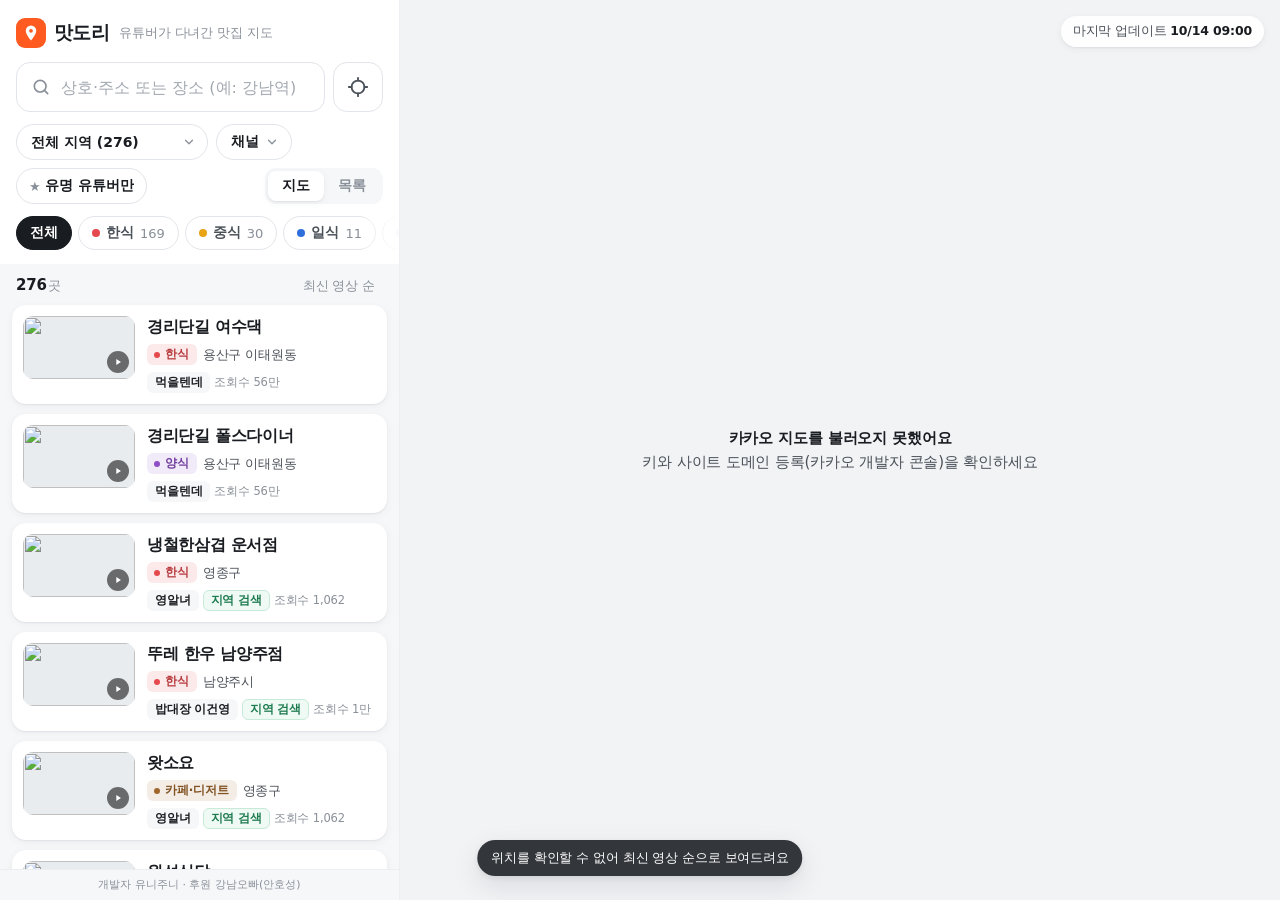
==== commit 4480c6b5: "데이터·화면 업데이트 2026-10-14 16:09 (식당 276곳)" ====
--- a/index.html
+++ b/index.html
@@ -100,6 +100,10 @@
           </button>
           <div class="channel-pop" id="channelPop" role="group" aria-label="채널" hidden></div>
         </div>
+        <!-- 유명 유튜버만 (channels.csv famous=1 채널 영상이 있는 가게만). 기본 꺼짐. 휴대폰은 ★ 만 -->
+        <button type="button" class="pill-btn famous-btn" id="famousBtn" aria-pressed="false" title="유명 유튜버 맛집만 보기">
+          <span class="famous-star" aria-hidden="true">★</span><span class="famous-label">유명 유튜버만</span>
+        </button>
         <div class="chips" id="chips" role="group" aria-label="음식 종류"></div>
         <div class="seg" id="viewSeg" role="tablist" aria-label="보기">
           <button type="button" data-view="map" role="tab">지도</button>
--- a/css/style.css
+++ b/css/style.css
@@ -164,6 +164,12 @@
 .pill-btn svg { flex: none; color: var(--ink-3); }
 .pill-btn.is-on { border-color: var(--ink); background: var(--ink); color: #fff; }
 .pill-btn.is-on svg { color: rgba(255, 255, 255, .7); }
+.famous-btn { gap: 4px; padding: 0 12px; max-width: none; }
+.famous-star { color: var(--ink-3); font-size: 13px; }
+.famous-btn[aria-pressed="true"] { border-color: var(--accent); background: var(--accent); color: #fff; }
+.famous-btn[aria-pressed="true"] .famous-star { color: #fff; }
+/* 조회수 '조회수 12만' — 회색 작게 */
+.views { font-size: 11.5px; font-weight: 500; color: var(--ink-3); white-space: nowrap; }
 .channel-pop {
   position: absolute; top: calc(100% + 6px); left: 0; z-index: 10; min-width: 200px;
   padding: 6px; border-radius: 14px; background: #fff; box-shadow: var(--shadow-2);
@@ -490,9 +496,13 @@
   .select-pill select { max-width: 144px; padding-right: 28px; }   /* '전체 지역 (274)' 이 잘리지 않게 */
   .pill-btn { box-shadow: var(--shadow-1); border-color: transparent; max-width: 96px; padding: 0 10px 0 12px; }
   .pill-btn.is-on { border-color: var(--ink); }
+  .famous-btn { width: 36px; padding: 0; justify-content: center; box-shadow: var(--shadow-1); border-color: transparent; }
+  .famous-label { display: none; }                                   /* 휴대폰: ★ 만 (자리 좁음) */
+  .famous-star { font-size: 15px; }
   /* 홈 화면 앱(상태바·홈 표시줄 아래로 깔림): 시트 아래쪽 내용이 홈 표시줄에 가리지 않게 */
   .scroll, .detail { padding-bottom: calc(16px + env(safe-area-inset-bottom)); }
   .seg { background: #fff; box-shadow: var(--shadow-1); }
+  .seg button { padding: 0 10px; }                                  /* ★ 유명 토글 자리 (한 줄에 들어가게) */
   .chips { margin: 0 -12px; padding: 2px 12px 6px; }
   .chip { border-color: transparent; box-shadow: var(--shadow-1); }
   .updated { top: auto; right: 12px; bottom: calc(var(--sheet-visible, 40vh) + 12px); font-size: 12px; transition: bottom .25s;
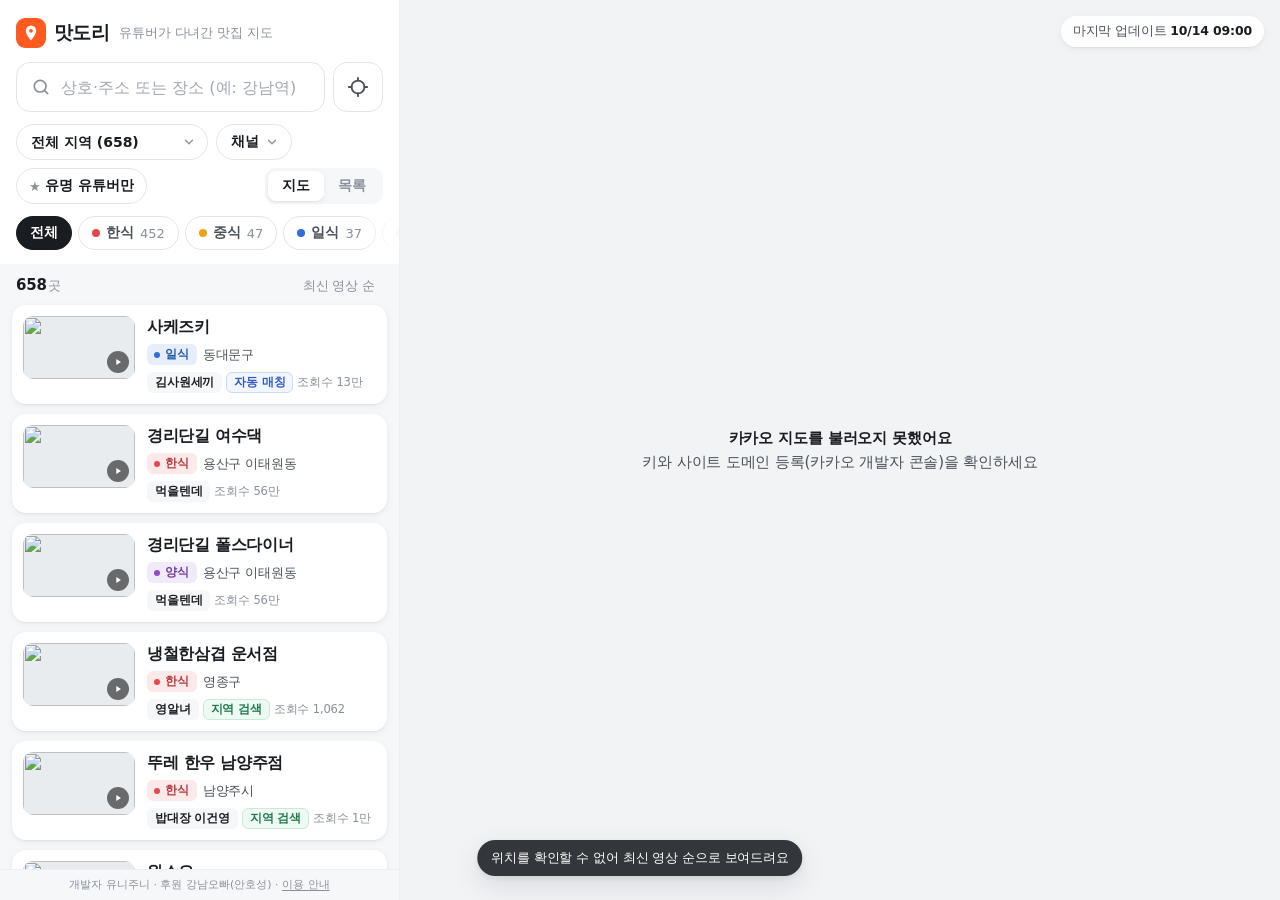
==== commit 4ba4b746: "데이터·화면 업데이트 2026-10-14 17:55 (식당 658곳)" ====
--- a/index.html
+++ b/index.html
@@ -136,7 +136,7 @@
       </div>
       <section class="detail" id="detail" hidden aria-live="polite"></section>
       <!-- 제작자 표시 (PC: 목록 패널 맨 아래. 휴대폰은 '마지막 업데이트' 칸 둘째 줄 — app.js) -->
-      <p class="credit credit-panel">개발자 유니주니 · 후원 강남오빠(안호성)</p>
+      <p class="credit credit-panel">개발자 유니주니 · 후원 강남오빠(안호성) · <a class="about-link" href="about.html">이용 안내</a></p>
     </aside>
 
     <main class="map-wrap" id="mapWrap">
--- a/css/style.css
+++ b/css/style.css
@@ -360,6 +360,12 @@
 .credit { margin: 0; font-size: 11px; font-weight: 400; color: var(--ink-3); text-align: center; letter-spacing: 0; }
 .credit-panel { flex: none; padding: 7px 12px 8px; border-top: 1px solid var(--line); background: var(--bg-2); }
 .credit-pill { display: none; }
+.about-link { color: inherit; text-decoration: underline; text-underline-offset: 2px; }
+.updated .credit-pill { pointer-events: auto; }                       /* '이용 안내' 링크는 눌려야 함 */
+/* 상세: 광고·지원 배지 근거(설명란 원문 한 줄)와 YouTube 출처 */
+.video .ad-note { display: block; margin-top: 3px; font-size: 11.5px; color: var(--ink-3); line-height: 1.4; }
+.yt-source { margin: 10px 0 0; font-size: 11.5px; color: var(--ink-3); }
+.yt-source a { color: inherit; text-decoration: underline; }
 .zoom {
   position: absolute; right: 16px; bottom: 28px; z-index: 2;
   display: flex; flex-direction: column; border-radius: 12px; overflow: hidden;
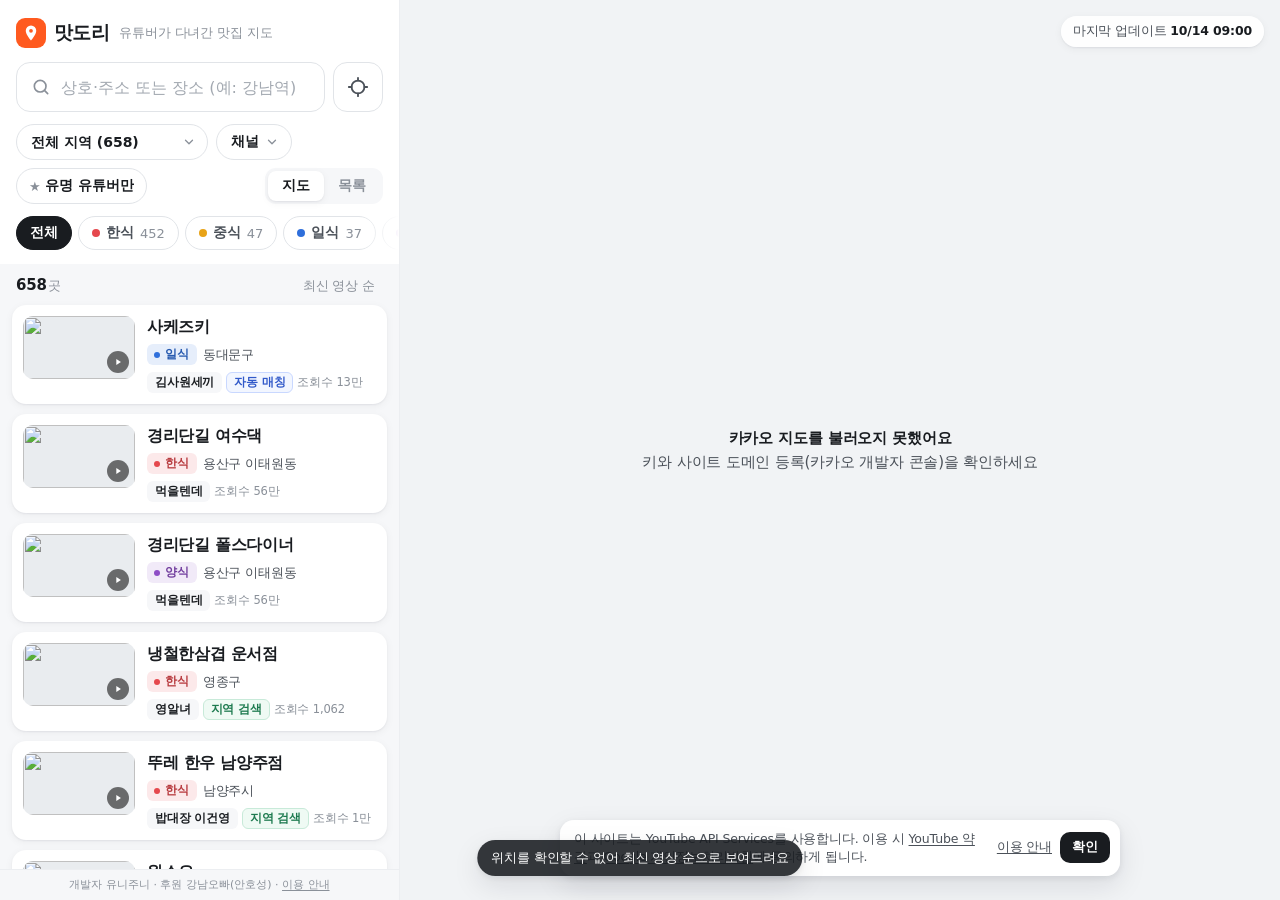
==== commit 6cce4f1d: "화면 업데이트 2026-10-14 18:14 (식당 658곳)" ====
--- a/index.html
+++ b/index.html
@@ -141,6 +141,14 @@
 
     <main class="map-wrap" id="mapWrap">
       <div id="map" aria-label="지도"></div>
+      <!-- 첫 방문 안내 (YouTube Developer Policies III.A.2: 이용 전 약관·개인정보처리방침 안내). [확인] 후 다시 안 뜸 (localStorage matjip-yt-notice).
+           휴대폰: 검색창·칩 바로 아래 (아래 시트·설치 안내 띠와 안 겹침, 시트를 다 펼치면 숨김) / PC: 지도 아래쪽 가운데 -->
+      <div class="yt-notice" id="ytNotice" role="region" aria-label="이용 안내" hidden>
+        <p>이 사이트는 YouTube API Services를 사용합니다. 이용 시 <a href="https://www.youtube.com/t/terms" target="_blank" rel="noopener">YouTube 약관</a>과
+          <a href="https://policies.google.com/privacy" target="_blank" rel="noopener">Google 개인정보처리방침</a>에 동의하게 됩니다.</p>
+        <div class="yt-notice-actions"><a class="yt-notice-more" href="about.html">이용 안내</a>
+          <button type="button" class="yt-notice-ok" id="ytNoticeOk">확인</button></div>
+      </div>
       <div class="updated" id="updated"></div>
       <div class="zoom" id="zoom" hidden>
         <button type="button" data-zoom="-1" aria-label="확대">
--- a/css/style.css
+++ b/css/style.css
@@ -429,6 +429,24 @@
   max-width: calc(100vw - 32px); padding: 9px 14px; border-radius: 999px;
   background: rgba(25, 28, 32, .88); color: #fff; font-size: 13px; font-weight: 500;
   box-shadow: var(--shadow-2); white-space: nowrap; overflow: hidden; text-overflow: ellipsis;
+}
+
+/* 첫 방문 안내 (YouTube API Services 약관·개인정보처리방침). PC: 지도 아래쪽 가운데 / 휴대폰: 검색창·칩 바로 아래 */
+.yt-notice {
+  position: absolute; left: 50%; bottom: 24px; transform: translateX(-50%); z-index: 5;
+  width: min(560px, calc(100% - 32px)); display: flex; align-items: center; gap: 12px; padding: 10px 10px 10px 14px;
+  border-radius: 14px; background: rgba(255, 255, 255, .97); box-shadow: var(--shadow-2); font-size: 12.5px; color: var(--ink-2);
+}
+.yt-notice p { margin: 0; flex: 1 1 0; min-width: 0; line-height: 1.45; }
+.yt-notice a { color: inherit; text-decoration: underline; text-underline-offset: 2px; }
+.yt-notice-actions { flex: none; display: flex; align-items: center; gap: 8px; }
+.yt-notice-more { font-size: 12.5px; white-space: nowrap; }
+.yt-notice-ok { border: 0; border-radius: 10px; padding: 7px 12px; background: var(--ink); color: #fff; font: inherit; font-weight: 700; cursor: pointer; }
+@media (max-width: 768px) {
+  .yt-notice { top: var(--notice-top, 150px); bottom: auto; left: 12px; right: 12px; transform: none; width: auto;
+               flex-wrap: wrap; gap: 6px 10px; font-size: 12px; padding: 9px 10px 9px 12px; }
+  .yt-notice-actions { margin-left: auto; }
+  .app[data-sheet="full"] .yt-notice { display: none; }                  /* 시트를 다 펼치면 시트와 겹치므로 숨김 */
 }
 
 /* 앱 설치 안내 띠 (휴대폰만): 접힌 시트 바로 위, 시트를 열거나 끄는 중엔 숨김 */
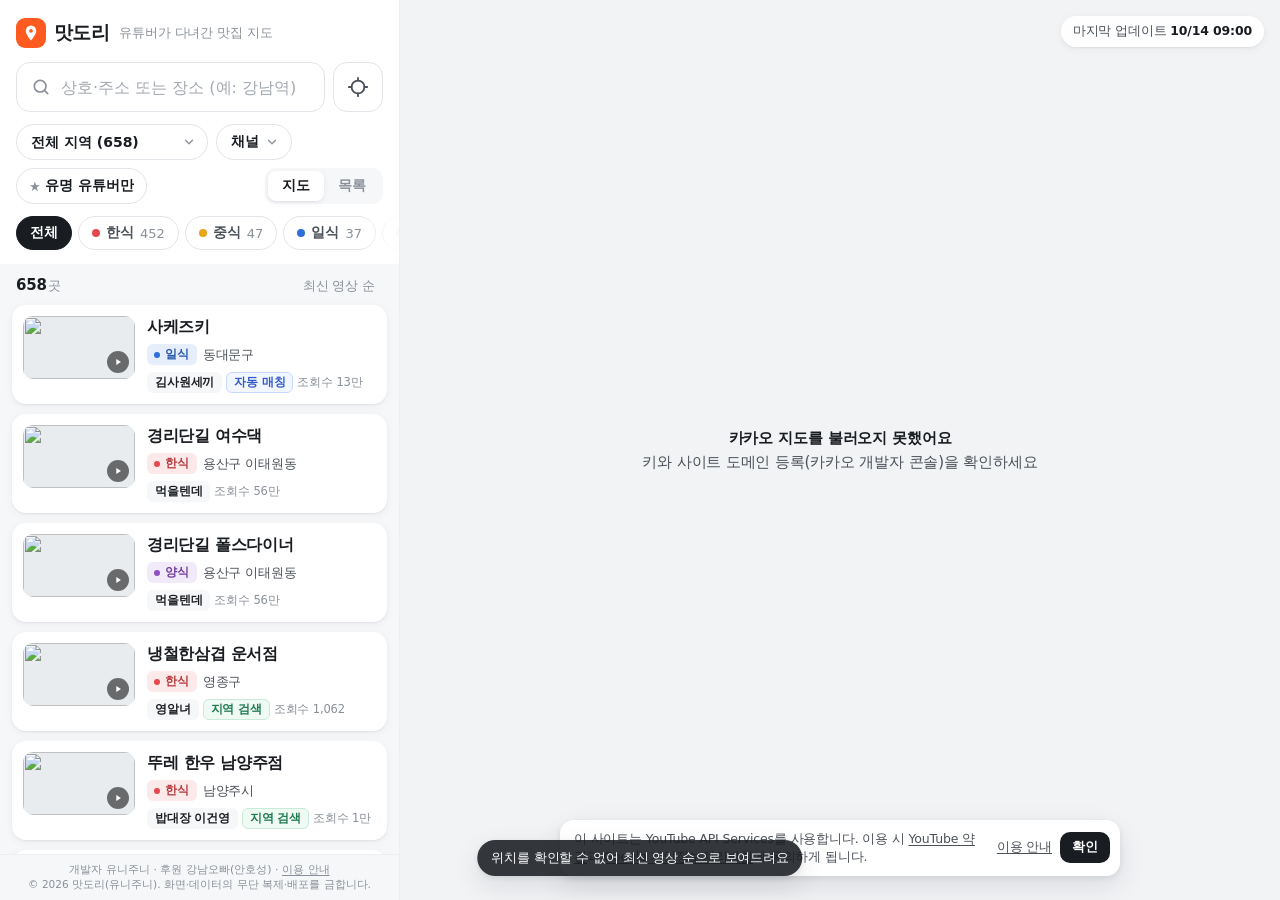
==== commit dc0d7b73: "화면 업데이트 2026-10-15 07:07 (식당 658곳)" ====
--- a/index.html
+++ b/index.html
@@ -136,7 +136,7 @@
       </div>
       <section class="detail" id="detail" hidden aria-live="polite"></section>
       <!-- 제작자 표시 (PC: 목록 패널 맨 아래. 휴대폰은 '마지막 업데이트' 칸 둘째 줄 — app.js) -->
-      <p class="credit credit-panel">개발자 유니주니 · 후원 강남오빠(안호성) · <a class="about-link" href="about.html">이용 안내</a></p>
+      <p class="credit credit-panel">개발자 유니주니 · 후원 강남오빠(안호성) · <a class="about-link" href="about.html">이용 안내</a><span class="copyright">© 2026 맛도리(유니주니). 화면·데이터의 무단 복제·배포를 금합니다.</span></p>
     </aside>
 
     <main class="map-wrap" id="mapWrap">
--- a/css/style.css
+++ b/css/style.css
@@ -361,6 +361,7 @@
 .credit-panel { flex: none; padding: 7px 12px 8px; border-top: 1px solid var(--line); background: var(--bg-2); }
 .credit-pill { display: none; }
 .about-link { color: inherit; text-decoration: underline; text-underline-offset: 2px; }
+.copyright { display: block; margin-top: 1px; font-size: 10.5px; color: var(--ink-3); }      /* 제작자 줄 아래 저작권 한 줄 */
 .updated .credit-pill { pointer-events: auto; }                       /* '이용 안내' 링크는 눌려야 함 */
 /* 상세: 광고·지원 배지 근거(설명란 원문 한 줄)와 YouTube 출처 */
 .video .ad-note { display: block; margin-top: 3px; font-size: 11.5px; color: var(--ink-3); line-height: 1.4; }
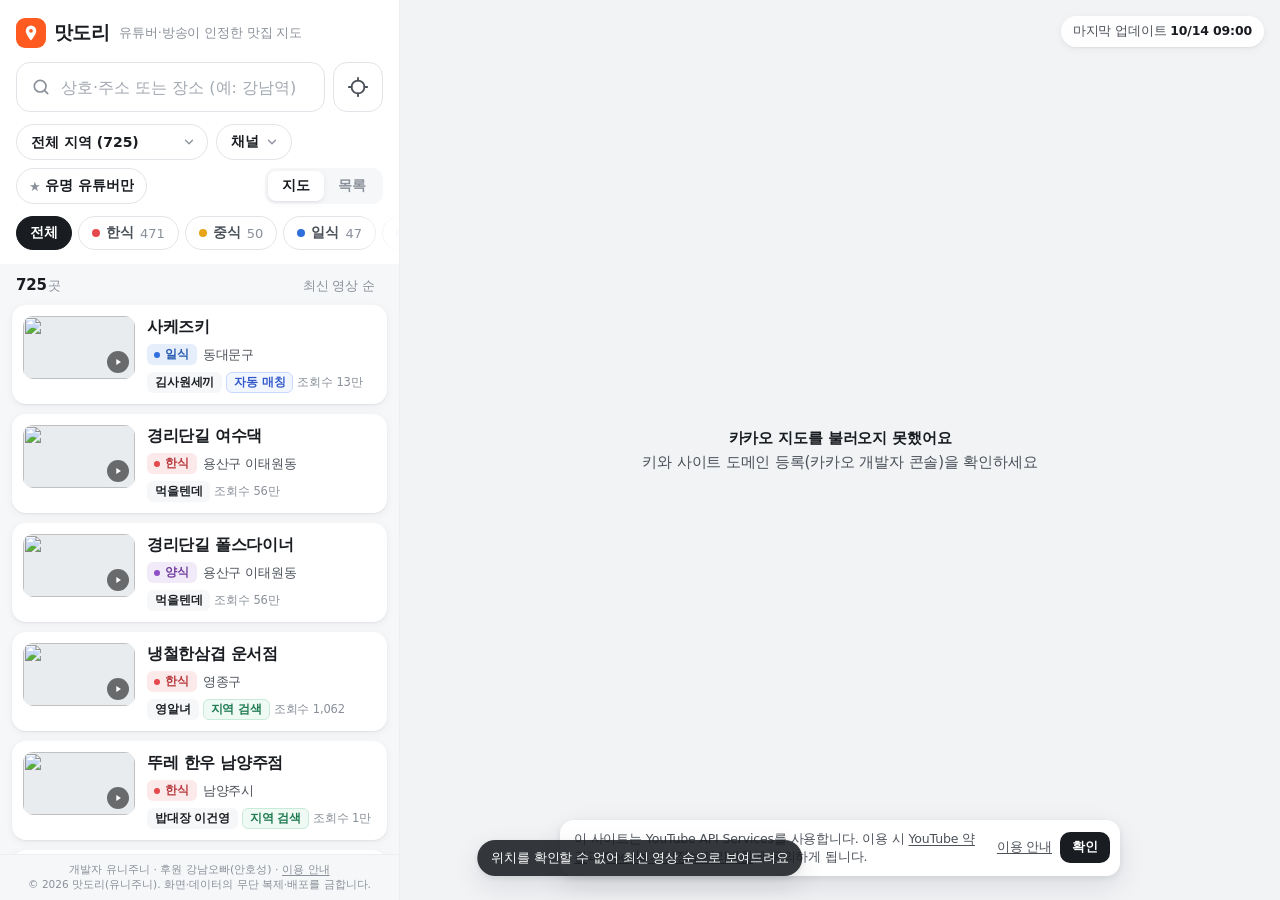
==== commit f5301649: "데이터·화면 업데이트 2026-10-15 08:34 (식당 725곳)" ====
--- a/index.html
+++ b/index.html
@@ -4,13 +4,13 @@
   <meta charset="utf-8">
   <meta name="viewport" content="width=device-width, initial-scale=1, viewport-fit=cover">
   <meta name="theme-color" content="#ffffff">
-  <title>맛도리 - 유튜버가 다녀간 맛집 지도</title>
-  <meta name="description" content="먹을텐데·정육왕·쯔양 등 유튜버가 다녀간 맛집을 지도에서 찾아보세요">
+  <title>맛도리 - 유튜버·방송이 인정한 맛집 지도</title>
+  <meta name="description" content="먹을텐데·정육왕·쯔양 등 유튜버와 흑백요리사 셰프의 맛집을 지도에서 찾아보세요">
   <!-- 카카오톡·SNS 링크 미리보기 (이미지는 절대 주소여야 함) -->
   <meta property="og:type" content="website">
   <meta property="og:site_name" content="맛도리">
-  <meta property="og:title" content="맛도리 - 유튜버가 다녀간 맛집 지도">
-  <meta property="og:description" content="먹을텐데·정육왕·쯔양 등 유튜버가 다녀간 맛집을 지도에서 찾아보세요">
+  <meta property="og:title" content="맛도리 - 유튜버·방송이 인정한 맛집 지도">
+  <meta property="og:description" content="먹을텐데·정육왕·쯔양 등 유튜버와 흑백요리사 셰프의 맛집을 지도에서 찾아보세요">
   <meta property="og:url" content="https://hoyong0729.github.io/matjip-map/">
   <meta property="og:image" content="https://hoyong0729.github.io/matjip-map/icons/icon-512.png">
   <meta property="og:image:width" content="512">
@@ -53,7 +53,7 @@
           <svg viewBox="0 0 24 24" width="18" height="18"><path fill="currentColor" d="M12 2a7 7 0 0 0-7 7c0 5.2 7 13 7 13s7-7.8 7-13a7 7 0 0 0-7-7Zm0 9.5A2.5 2.5 0 1 1 12 6.5a2.5 2.5 0 0 1 0 5Z"/></svg>
         </span>
         <span class="brand-name">맛도리</span>
-        <span class="brand-sub">유튜버가 다녀간 맛집 지도</span>
+        <span class="brand-sub">유튜버·방송이 인정한 맛집 지도</span>
       </div>
 
       <div class="search-row">
--- a/css/style.css
+++ b/css/style.css
@@ -1,4 +1,4 @@
-/* 맛도리 (유튜버가 다녀간 맛집 지도) — 흰 배경 + 강조색 하나, 둥근 카드와 은은한 그림자 */
+/* 맛도리 (유튜버·방송이 인정한 맛집 지도) — 흰 배경 + 강조색 하나, 둥근 카드와 은은한 그림자 */
 :root {
   --accent: #ff5a1f;
   --accent-ink: #e0480f;
@@ -361,6 +361,15 @@
 .credit-panel { flex: none; padding: 7px 12px 8px; border-top: 1px solid var(--line); background: var(--bg-2); }
 .credit-pill { display: none; }
 .about-link { color: inherit; text-decoration: underline; text-underline-offset: 2px; }
+/* 방송(흑백요리사) 가게: 글자 배지·글자 자리표시 (원칙 11 — 방송사 로고·방송 화면 이미지 쓰지 않음) */
+.badge-tv { background: #1f2329; color: #fff; font-weight: 700; }
+.badge-course { background: #eef0f3; color: var(--ink-3); font-weight: 500; font-size: 11px; }   /* 상세 '코스·예약제' 작은 회색 태그 */
+.thumb-tv { display: flex; align-items: center; justify-content: center; background: linear-gradient(135deg, #2b2f36, #4a4f58);
+            color: #fff; font-weight: 800; font-size: 13px; letter-spacing: -.01em; text-align: center; padding: 6px; }
+.hero.thumb-tv { font-size: 22px; aspect-ratio: 16 / 9; border-radius: 14px; }
+.tv-list { list-style: none; margin: 0 0 6px; padding: 0; display: grid; gap: 6px; }
+.tv-list li { background: var(--bg-2); border-radius: 10px; padding: 10px 12px; font-size: 13.5px; color: var(--ink-2); }
+.tv-list b { color: var(--ink); }
 .copyright { display: block; margin-top: 1px; font-size: 10.5px; color: var(--ink-3); }      /* 제작자 줄 아래 저작권 한 줄 */
 .updated .credit-pill { pointer-events: auto; }                       /* '이용 안내' 링크는 눌려야 함 */
 /* 상세: 광고·지원 배지 근거(설명란 원문 한 줄)와 YouTube 출처 */
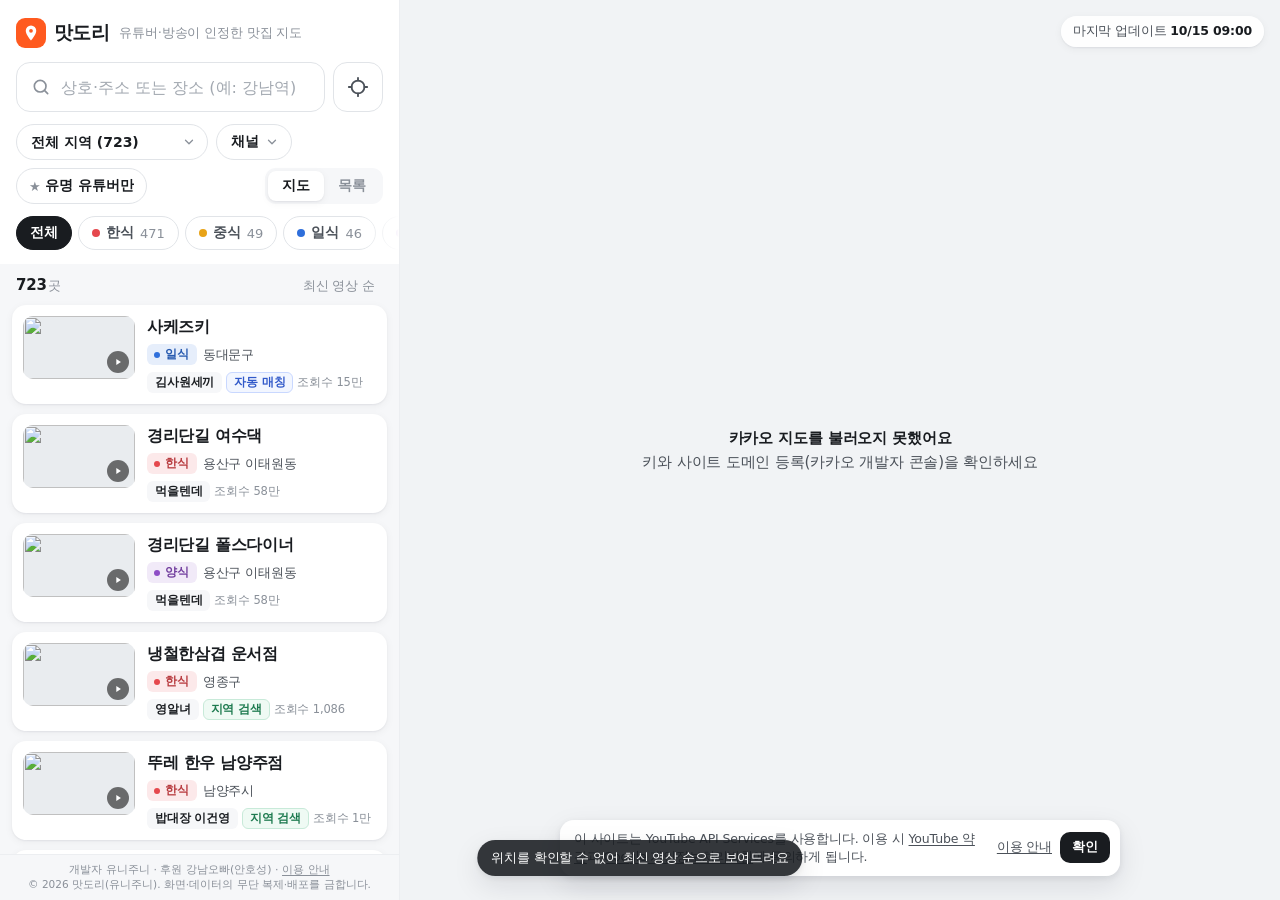
==== commit 58e669a6: "화면 업데이트 2026-10-15 16:39 (식당 723곳)" ====
--- a/index.html
+++ b/index.html
@@ -149,6 +149,17 @@
         <div class="yt-notice-actions"><a class="yt-notice-more" href="about.html">이용 안내</a>
           <button type="button" class="yt-notice-ok" id="ytNoticeOk">확인</button></div>
       </div>
+      <!-- 인앱 브라우저(카카오톡·네이버·인스타그램 등) 안내: 거기서는 홈 화면 설치가 안 된다. 자리·숨김 규칙은 위 첫 방문 안내와 같다.
+           한 번에 안내 하나만 (인앱 > 첫 방문 안내 > 설치 안내, app.js claimBanner). ✕ 는 7일 (localStorage matjip-inapp-dismissed) -->
+      <div class="yt-notice inapp-bar" id="inappBar" role="region" aria-label="브라우저 안내" hidden>
+        <p id="inappText"></p>
+        <div class="yt-notice-actions">
+          <button type="button" class="yt-notice-ok" id="inappOpen" hidden>브라우저로 열기</button>
+          <button type="button" class="inapp-copy" id="inappCopy" hidden>주소 복사</button>
+          <button type="button" class="bar-x" id="inappClose" aria-label="닫기">
+            <svg viewBox="0 0 24 24" width="16" height="16" aria-hidden="true"><path fill="none" stroke="currentColor" stroke-width="2" stroke-linecap="round" d="M6 6l12 12M18 6 6 18"/></svg></button>
+        </div>
+      </div>
       <div class="updated" id="updated"></div>
       <div class="zoom" id="zoom" hidden>
         <button type="button" data-zoom="-1" aria-label="확대">
@@ -161,12 +172,14 @@
 
     <div class="toast" id="toast" role="status" aria-live="polite" hidden></div>
 
-    <!-- 앱 설치 안내 (휴대폰, 시트가 접혀 있을 때만 그 바로 위). 안드로이드: [설치] → 설치 창 / 아이폰: 공유 → 홈 화면에 추가 -->
+    <!-- 앱 설치 안내 (휴대폰, 시트가 접혀 있을 때만 그 바로 위). 안드로이드: [설치] → 설치 창 / 삼성 인터넷: 메뉴 안내 /
+         아이폰 사파리: 공유 → 홈 화면에 추가 / 아이폰 다른 브라우저: 사파리에서 열라는 안내 + [주소 복사] -->
     <div class="install-bar" id="installBar" role="region" aria-label="앱 설치 안내" hidden>
       <img class="install-icon" src="icons/icon-192.png" alt="" width="36" height="36">
       <div class="install-text" id="installText"></div>
       <button type="button" class="install-go" id="installGo" hidden>설치</button>
-      <button type="button" class="install-close" id="installClose">닫기</button>
+      <button type="button" class="install-close bar-x" id="installClose" aria-label="닫기">
+        <svg viewBox="0 0 24 24" width="16" height="16" aria-hidden="true"><path fill="none" stroke="currentColor" stroke-width="2" stroke-linecap="round" d="M6 6l12 12M18 6 6 18"/></svg></button>
     </div>
   </div>
 
--- a/css/style.css
+++ b/css/style.css
@@ -457,6 +457,25 @@
                flex-wrap: wrap; gap: 6px 10px; font-size: 12px; padding: 9px 10px 9px 12px; }
   .yt-notice-actions { margin-left: auto; }
   .app[data-sheet="full"] .yt-notice { display: none; }                  /* 시트를 다 펼치면 시트와 겹치므로 숨김 */
+  /* 키보드가 올라오면(검색 입력 중) 위·아래 안내 띠를 모두 숨김 — 입력·검색 결과를 가리지 않게 (app.js kbd-open) */
+  .app.kbd-open .yt-notice, .app.kbd-open .install-bar { display: none; }
+  /* 위쪽 안내가 떠 있으면 알림(토스트)은 그 아래로 — 안내 글자를 덮지 않게 */
+  .app.has-top-notice:not([data-sheet="full"]):not(.kbd-open) .toast { top: calc(var(--notice-bottom, 240px) + 10px); }
+  /* 인앱 안내의 설명 단계: 글자는 한 줄 전체, 버튼은 그 아래 오른쪽 */
+  .inapp-bar:not([data-state="open"]) p { flex-basis: 100%; }
+}
+.install-bar[data-kind="iosOther"] .install-icon { display: none; }      /* 아이폰 다른 브라우저: 제목이 안 끊기게 아이콘 자리 비움 */
+
+/* 인앱 브라우저 안내: 자리·숨김은 첫 방문 안내(.yt-notice)와 같음. [브라우저로 열기]·[주소 복사]·✕ */
+.inapp-bar p b { display: block; color: var(--ink); font-size: 13px; }
+.inapp-copy {
+  border: 1px solid var(--line-2); border-radius: 10px; padding: 6px 11px; background: #fff;
+  color: var(--ink); font: inherit; font-weight: 700; cursor: pointer; white-space: nowrap;
+}
+.yt-notice-ok { white-space: nowrap; }
+.bar-x {
+  flex: none; display: grid; place-items: center; width: 32px; height: 32px; padding: 0; border: 0; border-radius: 8px;
+  background: transparent; color: var(--ink-3); cursor: pointer;
 }
 
 /* 앱 설치 안내 띠 (휴대폰만): 접힌 시트 바로 위, 시트를 열거나 끄는 중엔 숨김 */
@@ -475,10 +494,7 @@
   flex: none; height: 34px; padding: 0 14px; border: 0; border-radius: 999px;
   background: var(--accent); color: #fff; font-size: 13px; font-weight: 700;
 }
-.install-close {
-  flex: none; height: 34px; padding: 0 8px; border: 0; border-radius: 8px;
-  background: transparent; color: var(--ink-3); font-size: 13px; font-weight: 600;
-}
+.install-close { height: 34px; }
 @keyframes install-in { from { opacity: 0; transform: translateY(8px); } }
 @media (prefers-reduced-motion: reduce) { .install-bar { animation: none; } }
 @media (min-width: 769px) { .install-bar { display: none !important; } }
